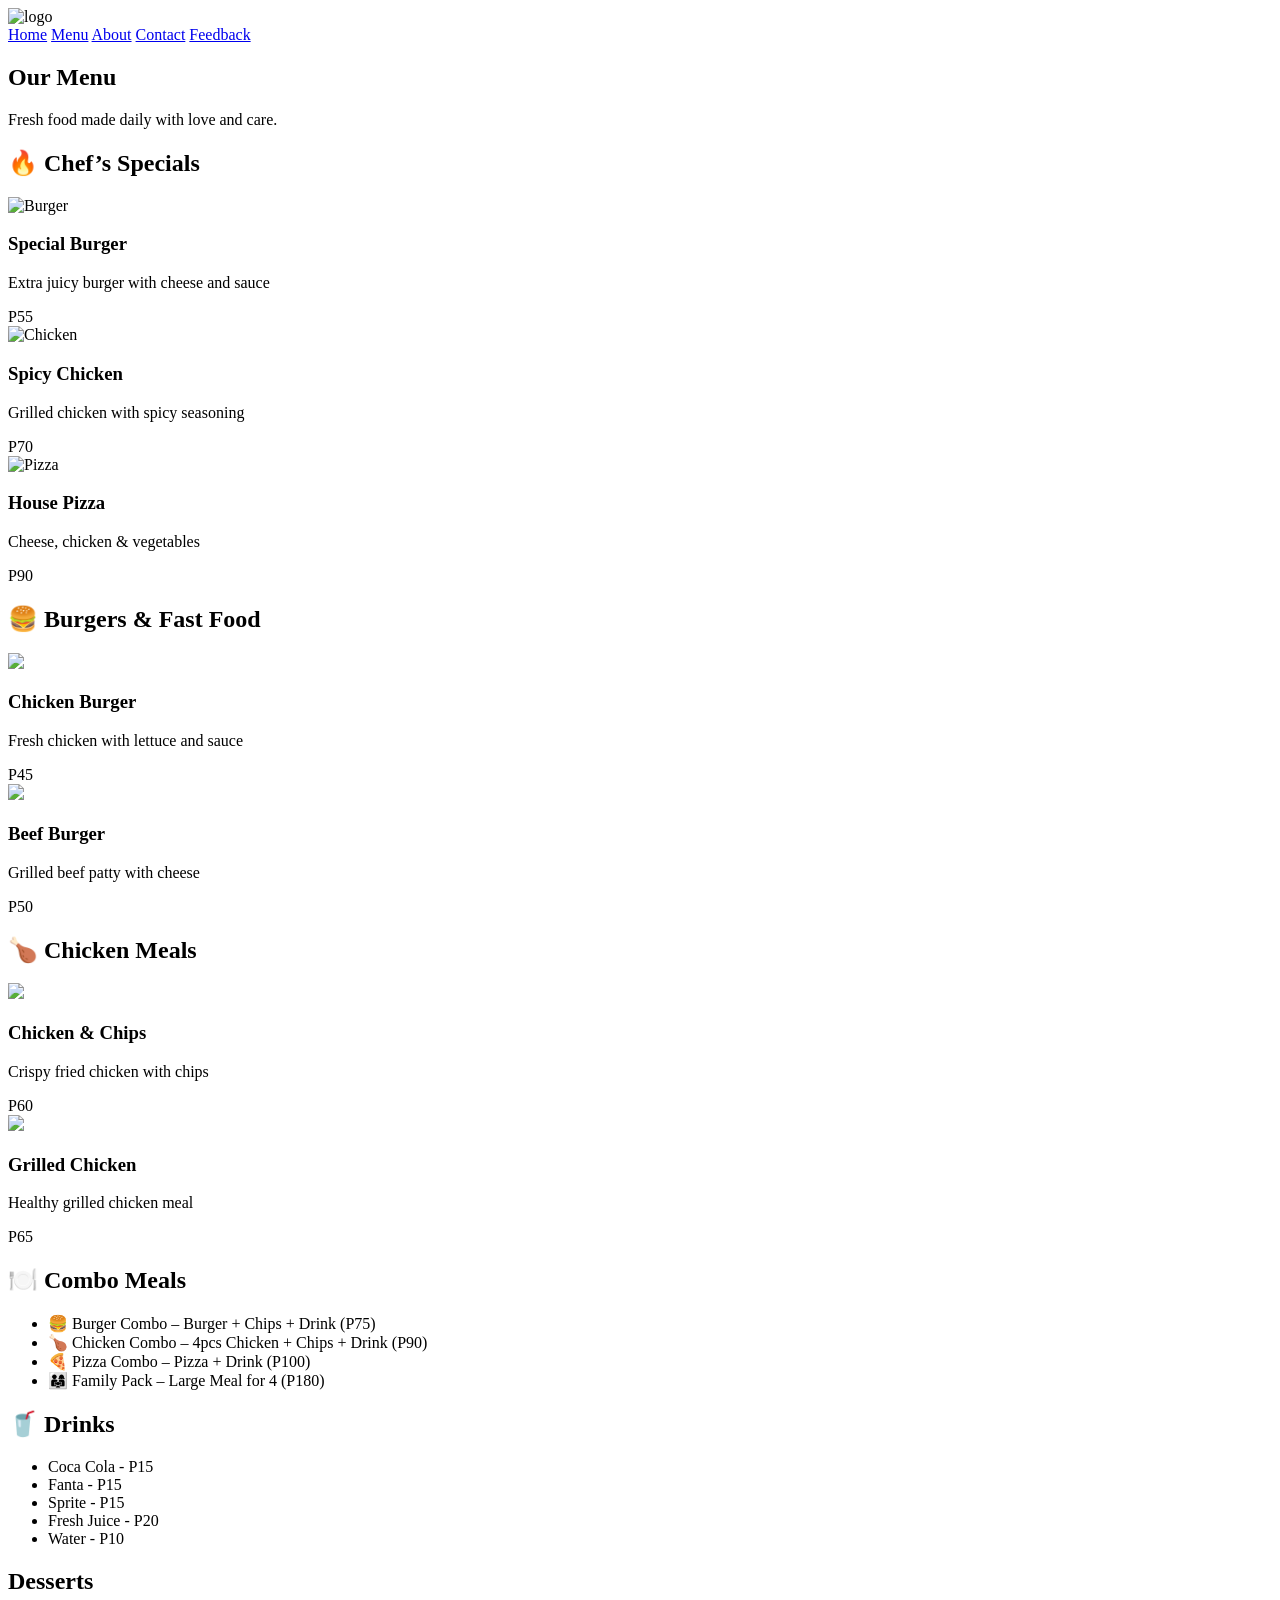
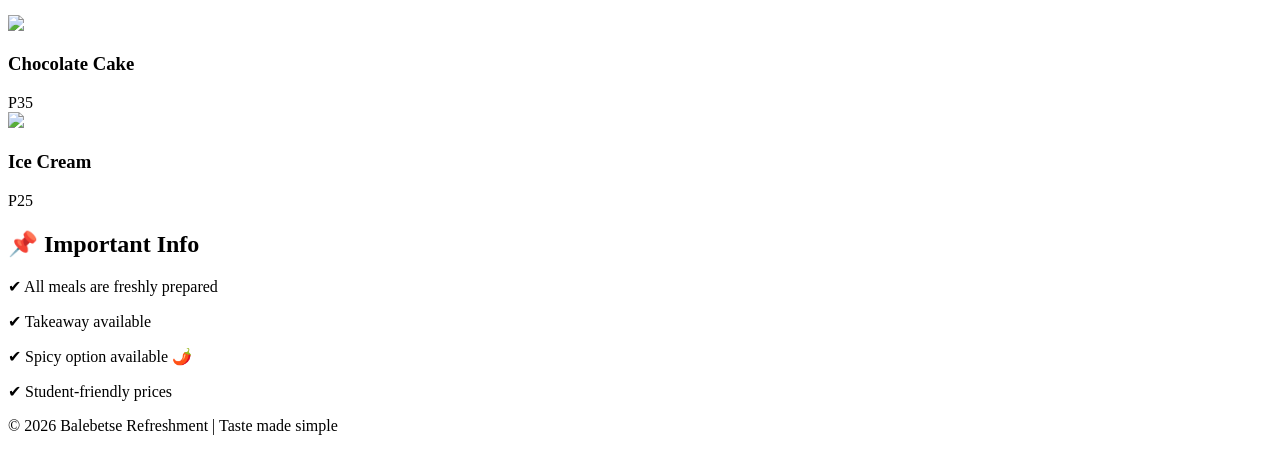
==== menu.html @ 9e1b4038 "Add files via upload" ====
<!DOCTYPE html>
<html lang="en">
<head>
    <meta charset="UTF-8">
    <meta name="viewport" content="width=device-width, initial-scale=1.0">
    <title>Menu - Balebetse Refreshment</title>
    <link rel="stylesheet" href="css/style.css">
</head>
<body>

<header>
    <div class="logo">
        <img src="images/SCmJo.jpg" alt="logo">
    </div>
    <nav>
        <a href="index.html">Home</a>
        <a href="menu.html">Menu</a>
        <a href="about.html">About</a>
        <a href="contact.html">Contact</a>
        <a href="feedback.html">Feedback</a>
    </nav>
</header>

<section class="page-title">
    <h1>Our Menu</h1>
    <p>Fresh food made daily with love and care.</p>
</section>

<section class="menu-section">
    <h2>🔥 Chef’s Specials</h2>

    <div class="menu-grid">
        <div class="menu-card">
            <img src="images/burger.jpg" alt="Burger">
            <h3>Special Burger</h3>
            <p>Extra juicy burger with cheese and sauce</p>
            <span>P55</span>
        </div>

        <div class="menu-card">
            <img src="images/chicken.jpg" alt="Chicken">
            <h3>Spicy Chicken</h3>
            <p>Grilled chicken with spicy seasoning</p>
            <span>P70</span>
        </div>

        <div class="menu-card">
            <img src="images/chicken.jpg" alt="Pizza">
            <h3>House Pizza</h3>
            <p>Cheese, chicken & vegetables</p>
            <span>P90</span>
        </div>
    </div>
</section>

<section class="menu-section">
    <h2>🍔 Burgers & Fast Food</h2>

    <div class="menu-grid">
        <div class="menu-card">
            <img src="images/burger.jpg">
            <h3>Chicken Burger</h3>
            <p>Fresh chicken with lettuce and sauce</p>
            <span>P45</span>
        </div>

        <div class="menu-card">
            <img src="images/bth.jpg">
            <h3>Beef Burger</h3>
            <p>Grilled beef patty with cheese</p>
            <span>P50</span>
        </div>
    </div>
</section>

<section class="menu-section">
    <h2>🍗 Chicken Meals</h2>

    <div class="menu-grid">
        <div class="menu-card">
            <img src="images/fried.jpg">
            <h3>Chicken & Chips</h3>
            <p>Crispy fried chicken with chips</p>
            <span>P60</span>
        </div>

        <div class="menu-card">
            <img src="images/grilled.jpg">
            <h3>Grilled Chicken</h3>
            <p>Healthy grilled chicken meal</p>
            <span>P65</span>
        </div>
    </div>
</section>

<section class="menu-section">
    <h2>🍽️ Combo Meals</h2>

    <ul class="combo-list">
        <li>🍔 Burger Combo – Burger + Chips + Drink (P75)</li>
        <li>🍗 Chicken Combo – 4pcs Chicken + Chips + Drink (P90)</li>
        <li>🍕 Pizza Combo – Pizza + Drink (P100)</li>
        <li>👨‍👩‍👧 Family Pack – Large Meal for 4 (P180)</li>
    </ul>
</section>

<!-- DRINKS -->
<section class="menu-section">
    <h2>🥤 Drinks</h2>

    <ul class="combo-list">
        <li>Coca Cola - P15</li>
        <li>Fanta - P15</li>
        <li>Sprite - P15</li>
        <li>Fresh Juice - P20</li>
        <li>Water - P10</li>
    </ul>
</section>

<section class="menu-section">
    <h2> Desserts</h2>

    <div class="menu-grid">
        <div class="menu-card">
            <img src="https://images.unsplash.com/photo-1563805042-7684c019e1cb">
            <h3>Chocolate Cake</h3>
            <span>P35</span>
        </div>

        <div class="menu-card">
            <img src="https://images.unsplash.com/photo-1505253213348-cd54c92b37a9">
            <h3>Ice Cream</h3>
            <span>P25</span>
        </div>
    </div>
</section>

<section class="menu-section notes">
    <h2>📌 Important Info</h2>
    <p>✔ All meals are freshly prepared</p>
    <p>✔ Takeaway available</p>
    <p>✔ Spicy option available 🌶️</p>
    <p>✔ Student-friendly prices</p>
</section>

<footer>
    <p>© 2026 Balebetse Refreshment | Taste made simple</p>
</footer>

</body>
</html>
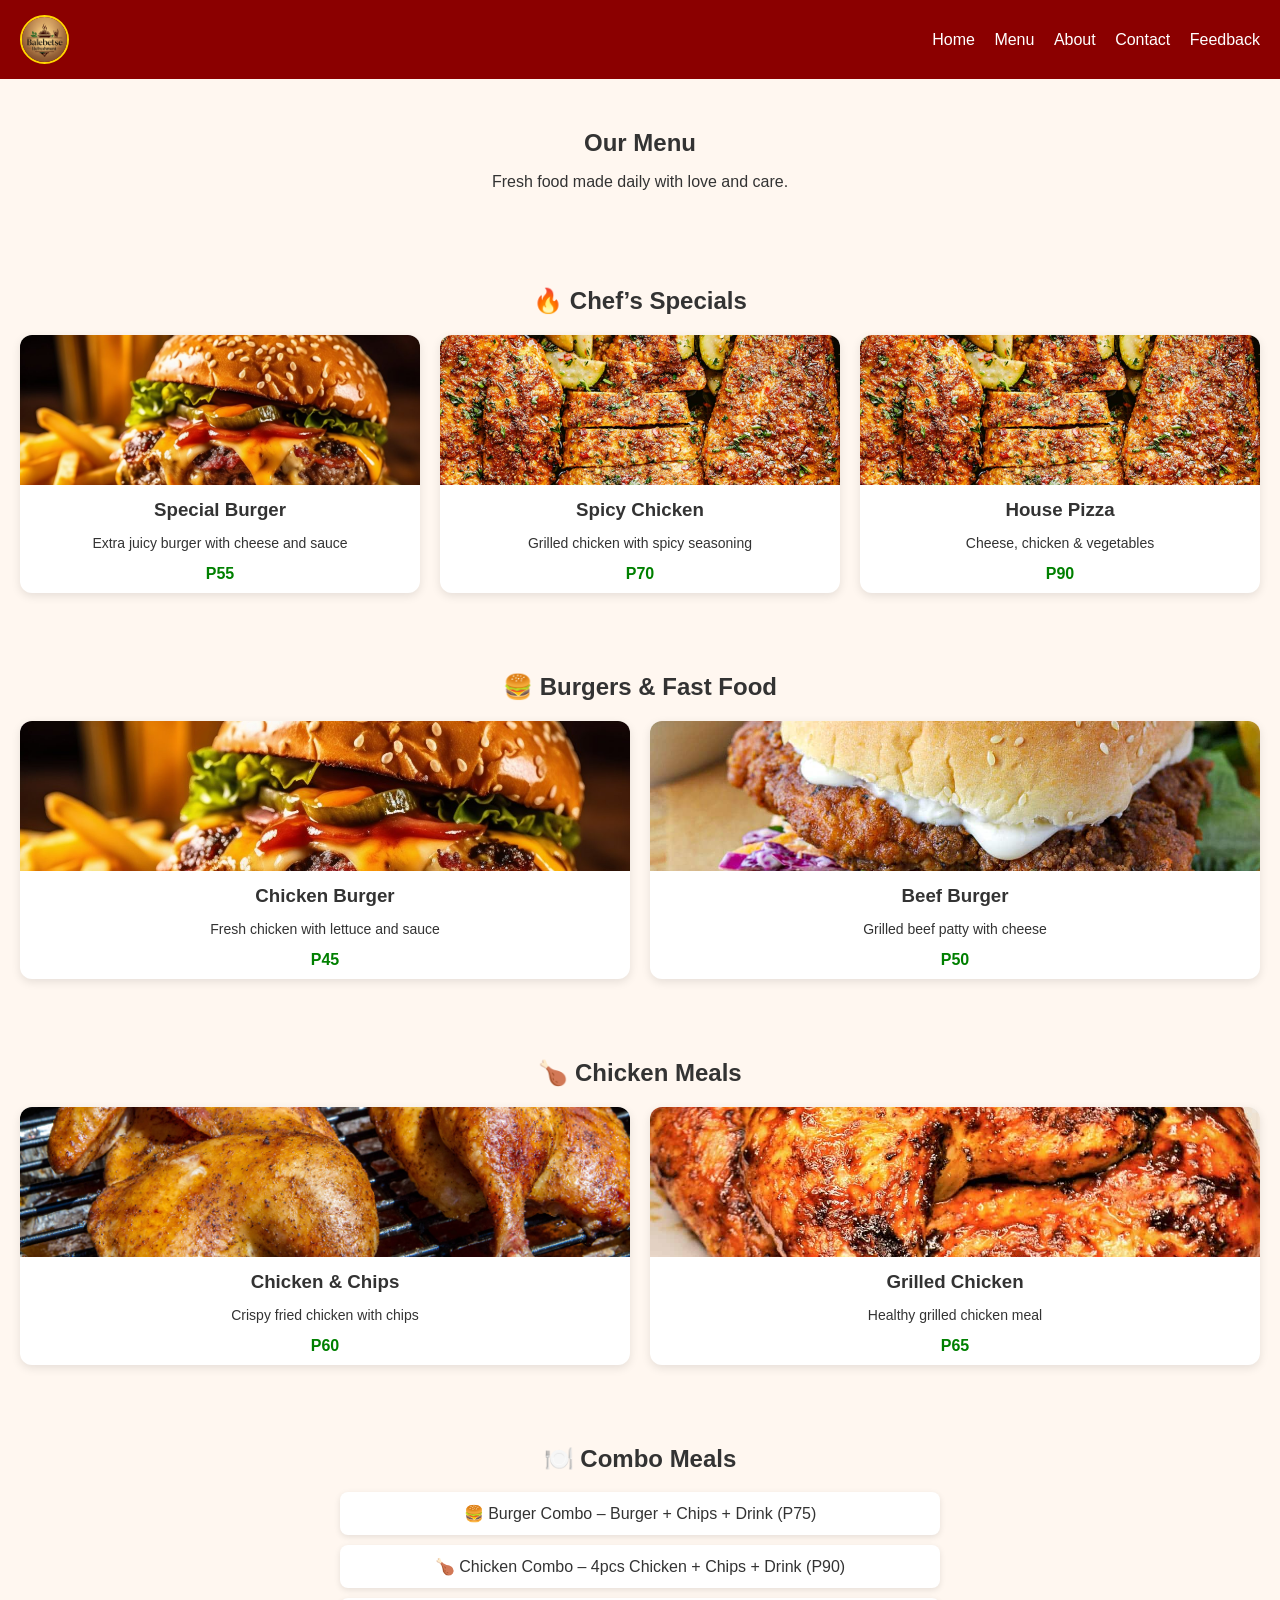
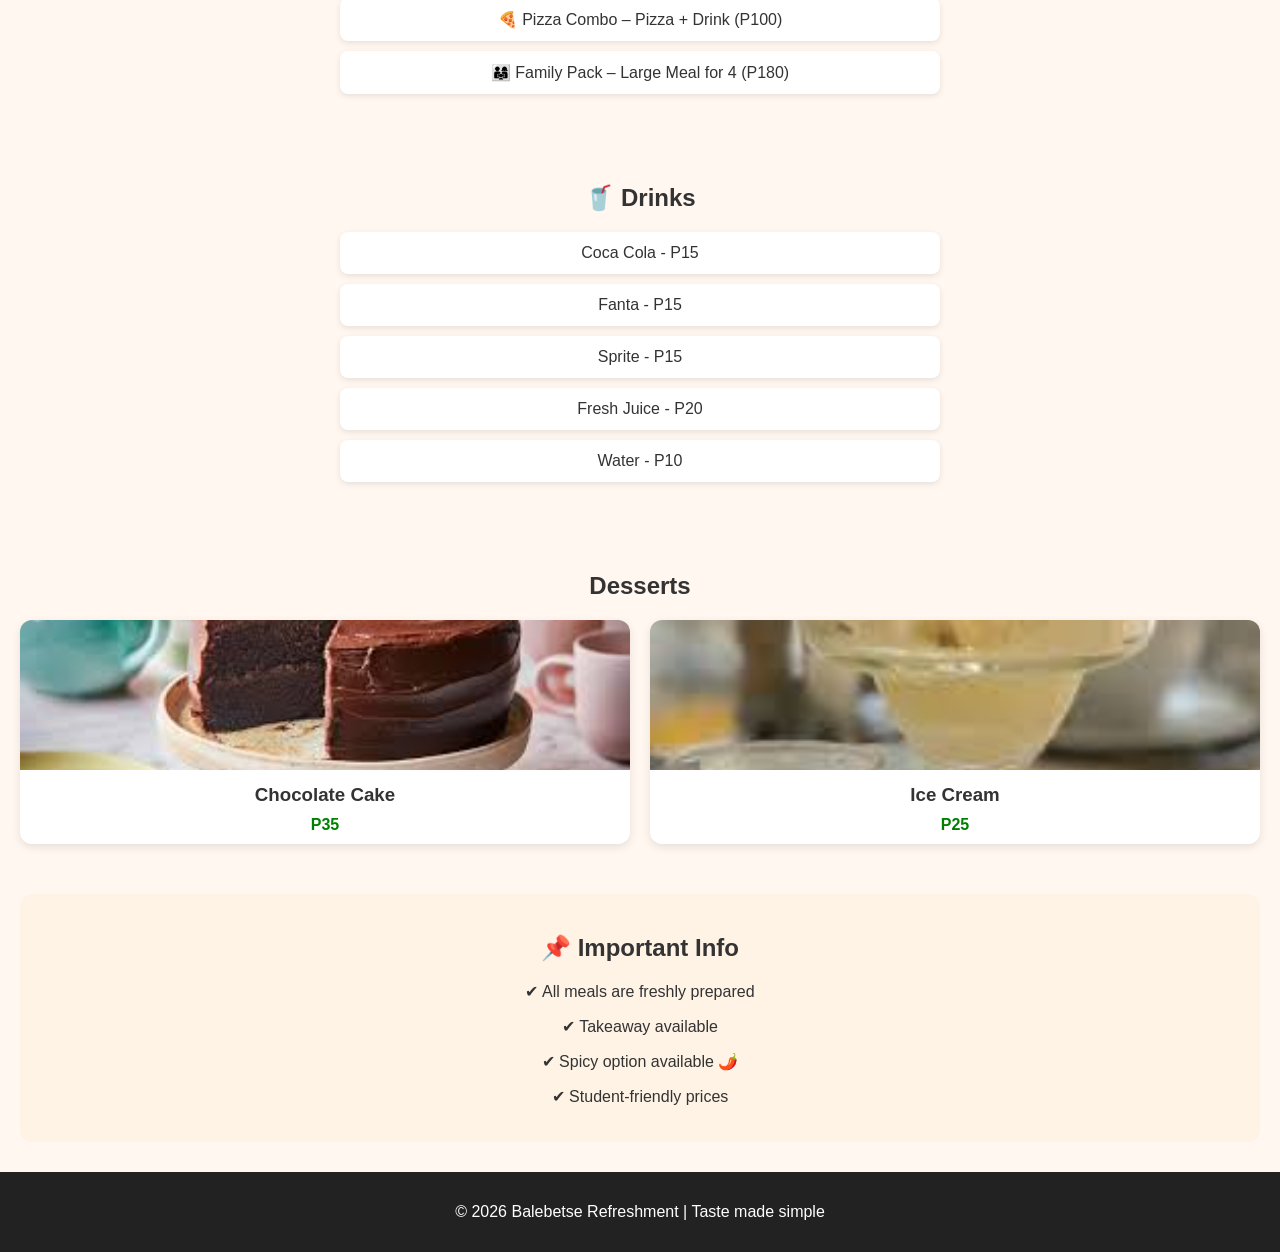
==== commit c7ae208f: "Add files via upload" ====
--- a/menu.html
+++ b/menu.html
@@ -122,13 +122,13 @@
 
     <div class="menu-grid">
         <div class="menu-card">
-            <img src="https://images.unsplash.com/photo-1563805042-7684c019e1cb">
+            <img src="images/choco.jpg">
             <h3>Chocolate Cake</h3>
             <span>P35</span>
         </div>
 
         <div class="menu-card">
-            <img src="https://images.unsplash.com/photo-1505253213348-cd54c92b37a9">
+            <img src="images/ice.jpg">
             <h3>Ice Cream</h3>
             <span>P25</span>
         </div>
--- a/css/style.css
+++ b/css/style.css
@@ -0,0 +1,666 @@
+body {
+    margin: 0;
+    font-family: Arial, sans-serif;
+    background: #fff7f0;
+}
+
+/* HEADER */
+header {
+    display: flex;
+    justify-content: space-between;
+    padding: 15px 20px;
+    background: #8b0000;
+    color: white;
+}
+
+.logo {
+    display: flex;
+    align-items: center;
+    gap: 10px;
+    font-size: 20px;
+    font-weight: bold;
+    color: white;
+}
+
+/* LOGO IMAGE */
+.logo img {
+    width: 45px;
+    height: 45px;
+    border-radius: 50%; /* makes it round like a badge */
+    object-fit: cover;
+    border: 2px solid #ffd700;
+    transition: transform 0.3s ease;
+}
+
+/* LOGO TEXT */
+.logo span {
+    transition: color 0.3s ease;
+}
+
+/* HOVER EFFECT */
+.logo:hover img {
+    transform: scale(1.1);
+}
+
+.logo:hover span {
+    color: #ffd700;
+}
+
+
+/* NAV */
+nav a {
+    color: white;
+    margin-left: 15px;
+    text-decoration: none;
+    transition: 0.3s;
+}
+
+nav a:hover {
+    color: #ffd700;
+    transform: translateY(-2px);
+}
+
+/* MAIN LAYOUT */
+.layout {
+    display: flex;
+    gap: 20px;
+    padding: 20px;
+}
+
+/* MAIN */
+main {
+    flex: 3;
+}
+
+/* ASIDE */
+aside {
+    flex: 1;
+}
+
+aside .box {
+    background: white;
+    padding: 15px;
+    margin-bottom: 15px;
+    border-radius: 10px;
+    box-shadow: 0 2px 8px rgba(0,0,0,0.1);
+    transition: transform 0.3s ease;
+}
+
+aside .box:hover {
+    transform: translateY(-5px);
+}
+
+/* HERO */
+.hero {
+    text-align: center;
+    padding: 60px 20px;
+    background: linear-gradient(rgba(0,0,0,0.6), rgba(0,0,0,0.6)),
+                url('https://images.unsplash.com/photo-1555992336-03a23c8e8c6d') center/cover;
+    color: white;
+    border-radius: 10px;
+}
+
+.hero button {
+    padding: 10px 20px;
+    background: #ffd700;
+    border: none;
+    cursor: pointer;
+    transition: 0.3s;
+}
+
+.hero button:hover {
+    transform: scale(1.05);
+}
+
+/* INTRO */
+.intro {
+    padding: 20px;
+    text-align: center;
+}
+
+/* GALLERY */
+.gallery {
+    text-align: center;
+    padding: 20px;
+}
+
+.images {
+    display: flex;
+    gap: 10px;
+    justify-content: center;
+    flex-wrap: wrap;
+}
+
+.images img {
+    width: 200px;
+    height: 150px;
+    border-radius: 10px;
+    object-fit: cover;
+    transition: transform 0.3s ease;
+}
+
+.images img:hover {
+    transform: scale(1.05);
+}
+
+/* SPECIALS */
+.specials {
+    text-align: center;
+    padding: 20px;
+}
+
+.specials ul {
+    list-style: none;
+    padding: 0;
+}
+
+.specials li {
+    background: white;
+    margin: 10px auto;
+    width: 70%;
+    padding: 10px;
+    border-radius: 8px;
+    transition: transform 0.3s;
+}
+
+.specials li:hover {
+    transform: translateX(5px);
+}
+
+/* ASIDE IMAGE */
+aside img {
+    width: 100%;
+    border-radius: 8px;
+    margin-top: 10px;
+}
+
+/* FOOTER */
+footer {
+    text-align: center;
+    padding: 15px;
+    background: #222;
+    color: white;
+}
+
+/* RESPONSIVE */
+@media (max-width: 800px) {
+    .layout {
+        flex-direction: column;
+    }
+}
+
+/* GENERAL */
+body {
+    margin: 0;
+    font-family: Arial, sans-serif;
+    background: #fff7f0;
+    color: #333;
+}
+
+/* HEADER */
+header {
+    display: flex;
+    justify-content: space-between;
+    align-items: center;
+    background: #8b0000;
+    padding: 15px 20px;
+    color: white;
+}
+
+.logo {
+    font-size: 20px;
+    font-weight: bold;
+}
+
+nav a {
+    color: white;
+    margin-left: 15px;
+    text-decoration: none;
+    transition: 0.3s ease;
+}
+
+nav a:hover {
+    color: #ffd700;
+    transform: translateY(-2px);
+}
+
+/* PAGE TITLE */
+.page-title {
+    text-align: center;
+    padding: 30px 20px;
+}
+
+.page-title h1 {
+    margin-bottom: 5px;
+}
+
+/* SECTIONS */
+.menu-section {
+    padding: 30px 20px;
+    text-align: center;
+}
+
+/* MENU GRID */
+.menu-grid {
+    display: grid;
+    grid-template-columns: repeat(auto-fit, minmax(220px, 1fr));
+    gap: 20px;
+    margin-top: 20px;
+}
+
+/* MENU CARD */
+.menu-card {
+    background: white;
+    border-radius: 12px;
+    overflow: hidden;
+    box-shadow: 0 3px 10px rgba(0,0,0,0.1);
+    transition: transform 0.3s ease, box-shadow 0.3s ease;
+}
+
+.menu-card:hover {
+    transform: translateY(-5px);
+    box-shadow: 0 6px 15px rgba(0,0,0,0.15);
+}
+
+.menu-card img {
+    width: 100%;
+    height: 150px;
+    object-fit: cover;
+}
+
+.menu-card h3 {
+    margin: 10px 0 5px;
+}
+
+.menu-card p {
+    font-size: 14px;
+    padding: 0 10px;
+}
+
+.menu-card span {
+    display: block;
+    margin: 10px;
+    font-weight: bold;
+    color: green;
+    font-size: 16px;
+}
+
+/* COMBO + LISTS */
+.combo-list {
+    list-style: none;
+    padding: 0;
+    max-width: 600px;
+    margin: auto;
+}
+
+.combo-list li {
+    background: white;
+    margin: 10px 0;
+    padding: 12px;
+    border-radius: 8px;
+    box-shadow: 0 2px 6px rgba(0,0,0,0.1);
+    transition: transform 0.3s ease;
+}
+
+.combo-list li:hover {
+    transform: translateX(5px);
+}
+
+/* NOTES SECTION */
+.notes {
+    background: #fff3e6;
+    border-radius: 12px;
+    margin: 20px;
+    padding: 20px;
+}
+
+/* HERO (from home page compatibility) */
+.hero {
+    text-align: center;
+    padding: 80px 20px;
+    background: linear-gradient(rgba(0,0,0,0.6), rgba(0,0,0,0.6)),
+                url('https://images.unsplash.com/photo-1555992336-03a23c8e8c6d') center/cover;
+    color: white;
+    border-radius: 10px;
+}
+
+.hero button {
+    margin-top: 15px;
+    padding: 10px 20px;
+    background: #ffd700;
+    border: none;
+    cursor: pointer;
+    transition: 0.3s ease;
+}
+
+.hero button:hover {
+    background: #ffcc00;
+    transform: translateY(-3px);
+}
+
+/* INTRO */
+.intro {
+    text-align: center;
+    padding: 20px;
+}
+
+/* GALLERY */
+.images {
+    display: flex;
+    gap: 10px;
+    justify-content: center;
+    flex-wrap: wrap;
+}
+
+.images img {
+    width: 200px;
+    height: 150px;
+    border-radius: 10px;
+    object-fit: cover;
+    transition: transform 0.3s ease;
+}
+
+.images img:hover {
+    transform: scale(1.05);
+}
+
+/* ASIDE */
+.layout {
+    display: flex;
+    gap: 20px;
+    padding: 20px;
+}
+
+main {
+    flex: 3;
+}
+
+aside {
+    flex: 1;
+}
+
+aside .box {
+    background: white;
+    padding: 15px;
+    margin-bottom: 15px;
+    border-radius: 10px;
+    box-shadow: 0 2px 8px rgba(0,0,0,0.1);
+    transition: transform 0.3s ease;
+}
+
+aside .box:hover {
+    transform: translateY(-5px);
+}
+
+aside img {
+    width: 100%;
+    border-radius: 8px;
+    margin-top: 10px;
+}
+
+/* FOOTER */
+footer {
+    text-align: center;
+    padding: 15px;
+    background: #222;
+    color: white;
+    margin-top: 30px;
+}
+
+/* RESPONSIVE */
+@media (max-width: 800px) {
+    .layout {
+        flex-direction: column;
+    }
+
+    .menu-grid {
+        grid-template-columns: 1fr;
+    }
+
+    .images img {
+        width: 100%;
+    }
+}
+
+.about-section {
+    padding: 30px 20px;
+    text-align: center;
+}
+
+.about-section p {
+    max-width: 800px;
+    margin: auto;
+    line-height: 1.6;
+}
+
+/* HIGHLIGHT SECTION */
+.highlight {
+    background: #fff3e6;
+    border-radius: 12px;
+    margin: 20px;
+}
+
+/* VALUES */
+.values {
+    display: grid;
+    grid-template-columns: repeat(auto-fit, minmax(200px, 1fr));
+    gap: 15px;
+    margin-top: 20px;
+}
+
+.value-box {
+    background: white;
+    padding: 15px;
+    border-radius: 10px;
+    box-shadow: 0 2px 8px rgba(0,0,0,0.1);
+    transition: transform 0.3s ease;
+}
+
+.value-box:hover {
+    transform: translateY(-5px);
+}
+
+/* TEAM */
+.team {
+    display: flex;
+    justify-content: center;
+    gap: 20px;
+    flex-wrap: wrap;
+    margin-top: 20px;
+}
+
+.team-card {
+    background: white;
+    width: 250px;
+    border-radius: 10px;
+    overflow: hidden;
+    box-shadow: 0 3px 10px rgba(0,0,0,0.1);
+    transition: transform 0.3s ease;
+}
+
+.team-card:hover {
+    transform: translateY(-5px);
+}
+
+.team-card img {
+    width: 100%;
+    height: 180px;
+    object-fit: cover;
+}
+
+/* LOCATION */
+.location {
+    background: #fff7f0;
+    border-radius: 12px;
+    margin: 20px;
+}
+
+.contact-container {
+    display: flex;
+    gap: 20px;
+    padding: 30px;
+    flex-wrap: wrap;
+}
+
+/* LEFT SIDE INFO */
+.contact-info {
+    flex: 1;
+    background: white;
+    padding: 20px;
+    border-radius: 12px;
+    box-shadow: 0 3px 10px rgba(0,0,0,0.1);
+}
+
+/* RIGHT SIDE FORM */
+.contact-form {
+    flex: 1;
+    background: white;
+    padding: 20px;
+    border-radius: 12px;
+    box-shadow: 0 3px 10px rgba(0,0,0,0.1);
+}
+
+.contact-form input,
+.contact-form textarea {
+    width: 100%;
+    padding: 10px;
+    margin: 10px 0;
+    border: 1px solid #ccc;
+    border-radius: 6px;
+    outline: none;
+}
+
+.contact-form button {
+    width: 100%;
+    padding: 12px;
+    background: #8b0000;
+    color: white;
+    border: none;
+    cursor: pointer;
+    transition: 0.3s ease;
+}
+
+.contact-form button:hover {
+    background: #a30000;
+    transform: translateY(-2px);
+}
+
+.note {
+    font-size: 13px;
+    color: gray;
+    text-align: center;
+}
+
+/* MAP SECTION */
+.map-section {
+    text-align: center;
+    padding: 30px;
+}
+
+.map-section img {
+    width: 80%;
+    max-width: 600px;
+    border-radius: 10px;
+    margin-top: 10px;
+}
+
+/* RESPONSIVE */
+@media (max-width: 800px) {
+    .contact-container {
+        flex-direction: column;
+    }
+
+    .map-section img {
+        width: 100%;
+    }
+}
+
+/* POPUP MESSAGE */
+.popup {
+    position: fixed;
+    top: 20px;
+    right: 20px;
+    background: #28a745;
+    color: white;
+    padding: 15px 20px;
+    border-radius: 8px;
+    display: none;
+    box-shadow: 0 3px 10px rgba(0,0,0,0.2);
+    animation: slideIn 0.5s ease;
+}
+
+/* ANIMATION */
+@keyframes slideIn {
+    from {
+        transform: translateX(100px);
+        opacity: 0;
+    }
+    to {
+        transform: translateX(0);
+        opacity: 1;
+    }
+}
+.feedback-container {
+    display: flex;
+    justify-content: center;
+    padding: 30px;
+}
+
+.feedback-box {
+    background: white;
+    width: 100%;
+    max-width: 500px;
+    padding: 20px;
+    border-radius: 12px;
+    box-shadow: 0 3px 10px rgba(0,0,0,0.1);
+    text-align: center;
+}
+
+.feedback-box input,
+.feedback-box textarea,
+.feedback-box select {
+    width: 100%;
+    padding: 10px;
+    margin: 10px 0;
+    border: 1px solid #ccc;
+    border-radius: 6px;
+}
+
+.feedback-box button {
+    width: 100%;
+    padding: 12px;
+    background: #8b0000;
+    color: white;
+    border: none;
+    cursor: pointer;
+    transition: 0.3s ease;
+}
+
+.feedback-box button:hover {
+    background: #a30000;
+    transform: translateY(-2px);
+}
+
+.note {
+    font-size: 13px;
+    color: gray;
+}
+
+/* POPUP (reuse same style from contact page if already added) */
+.popup {
+    position: fixed;
+    top: 20px;
+    right: 20px;
+    background: #28a745;
+    color: white;
+    padding: 15px 20px;
+    border-radius: 8px;
+    display: none;
+    box-shadow: 0 3px 10px rgba(0,0,0,0.2);
+    animation: slideIn 0.5s ease;
+}
+
+@keyframes slideIn {
+    from { transform: translateX(100px); opacity: 0; }
+    to { transform: translateX(0); opacity: 1; }
+}
